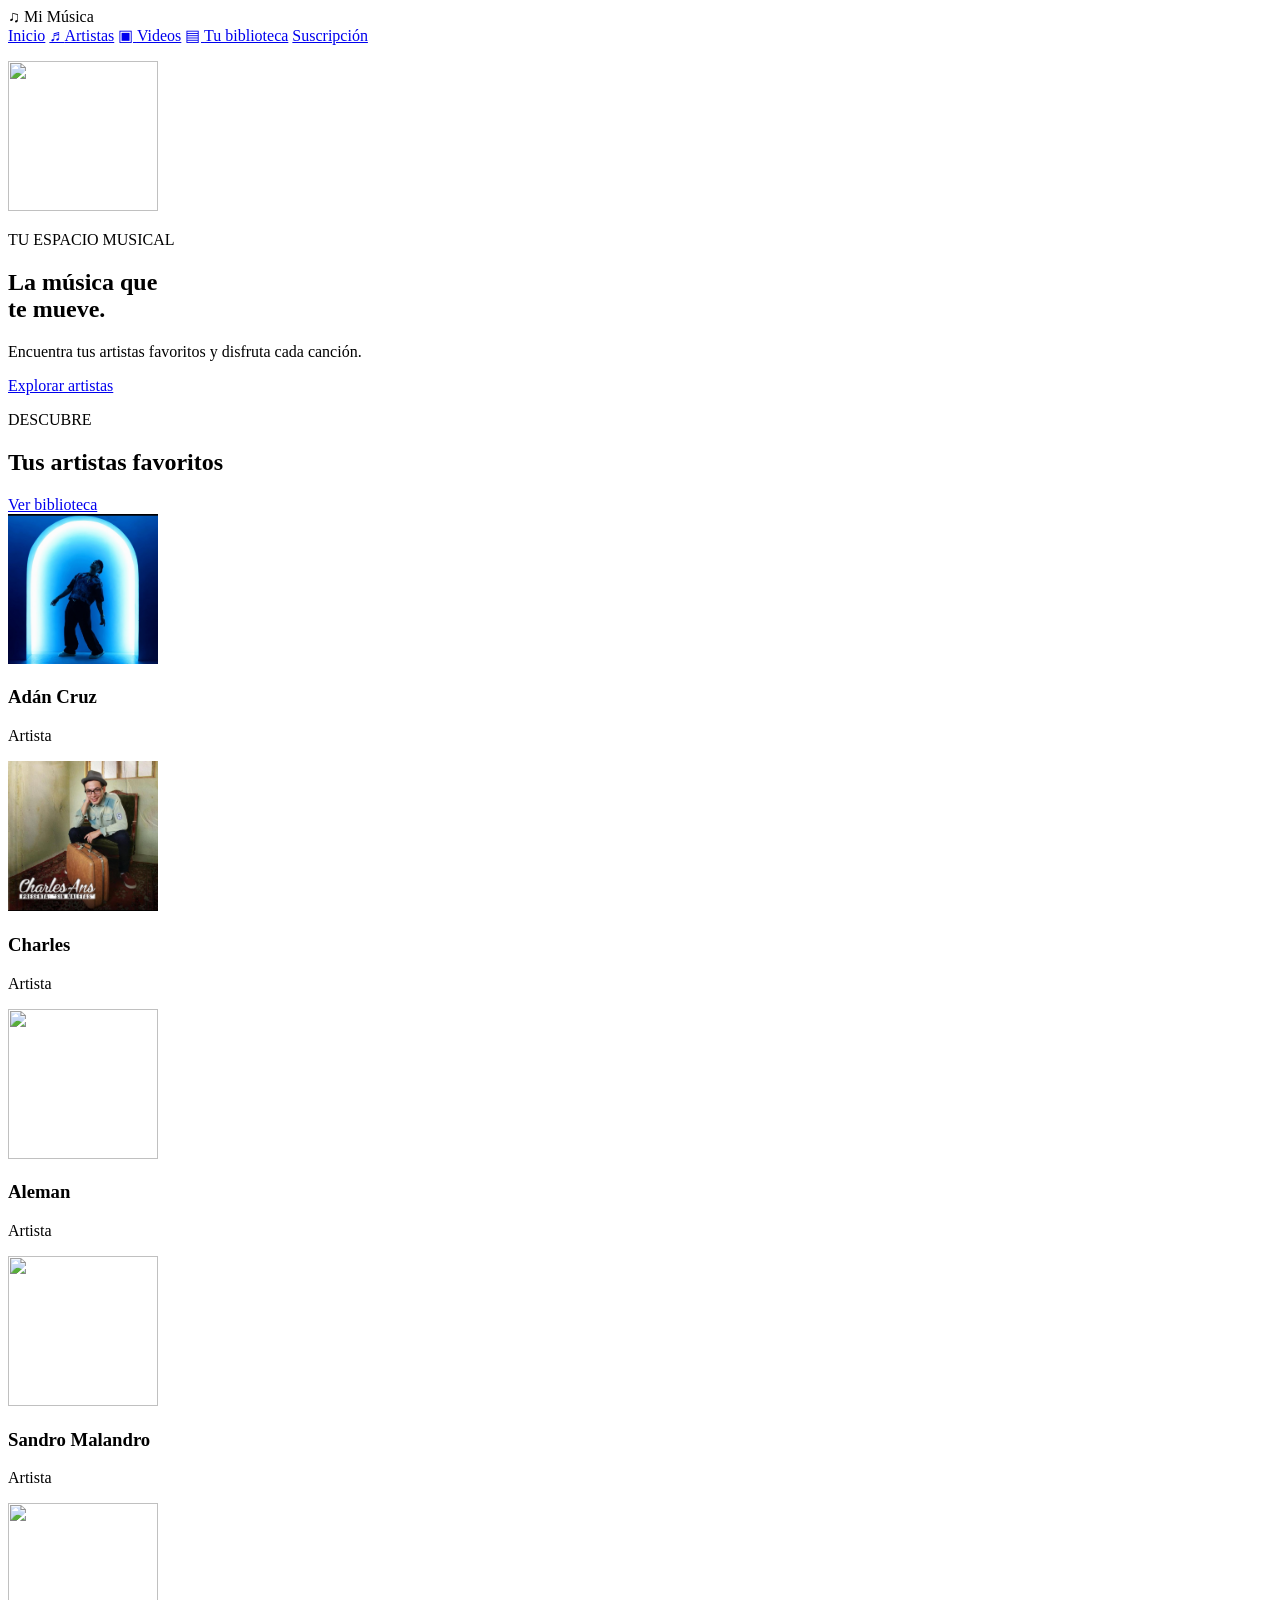
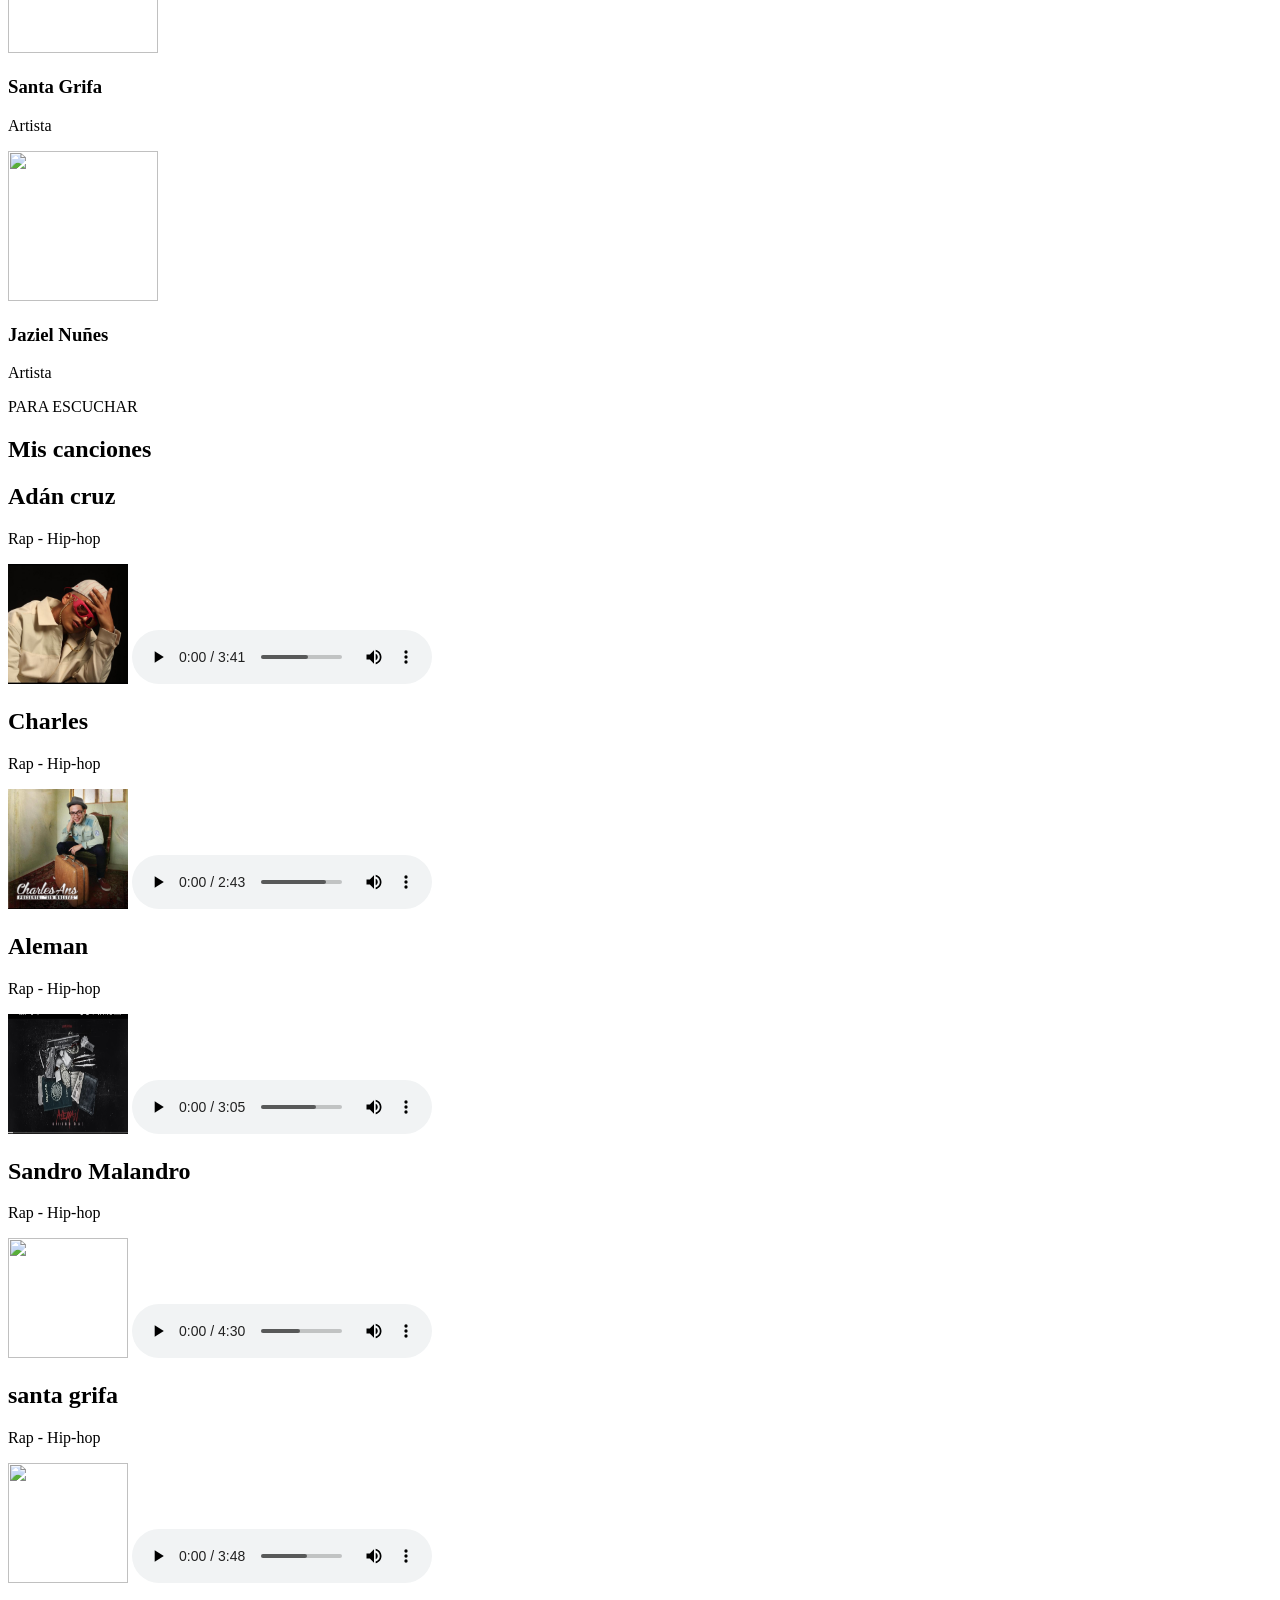
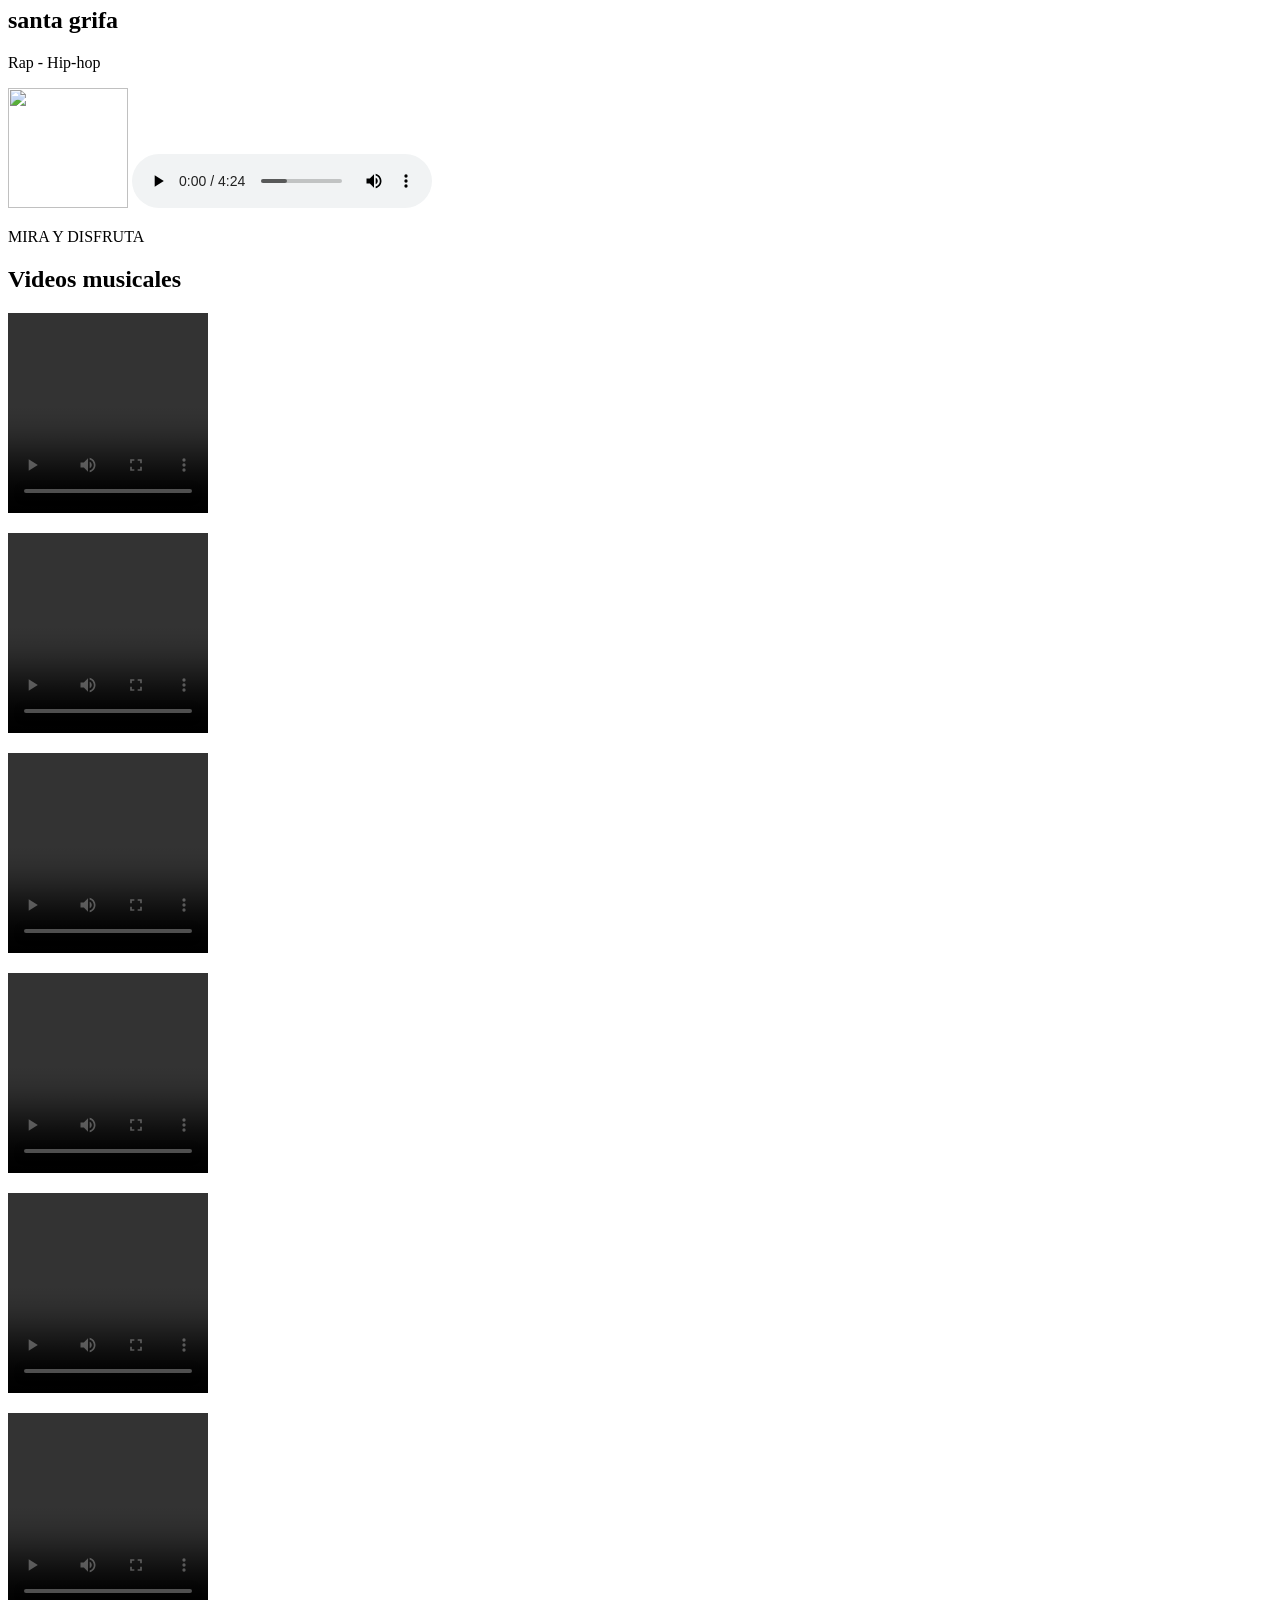
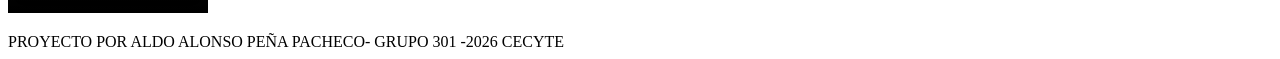
==== index.html @ f85f519d "Add files via upload" ====
<!DOCTYPE html>
<html lang="es">
<head>

  <meta charset="UTF-8">
  <meta name="viewport" content="width=device-width, initial-scale=1.0">
  <title>Mi Música | Reproductor</title>
  <link rel="stylesheet" href="styles.css">
</head>
<body>

  <aside class="sidebar" >
    <div class="brand">♫</span> Mi Música</div>
    
      <nav>
      <a href="inicio.html"><span>Inicio</span></a>
      <a href="#artistas">♬ <span>Artistas</span></a>
      <a href="#videos">▣ <span>Videos</span></a>
      <a href="#biblioteca">▤ <span>Tu biblioteca</span></a>
      <a href="suscripción.html"><span>Suscripción</span></a>
    </nav>
  </aside>

  <main class="main" id="inicio">
    <header class="topbar">
      
  
    </header>



    <section class="welcome">
    <p align="right"><div class="perfil"><img src="logo.jpg" height="150" width="150"></div>

      <p class="eyebrow">TU ESPACIO MUSICAL</p>
      
      <h1>La música que<br><span>te mueve.</span></h1>
      <p>Encuentra tus artistas favoritos y disfruta cada canción.</p>
      <a class="green-btn" href="#artistas">Explorar artistas</a>
    </section>

    
    <section class="section" id="artistas">
      <div class="section-heading"><div><p class="eyebrow">DESCUBRE</p><h2>Tus artistas favoritos</h2></div><a href="#biblioteca">Ver biblioteca</a></div>
      <div class="artist-grid">
        <article> <img src="adan1.jpg" width="150" height="150"><h3>Adán Cruz</h3><p>Artista</p></article>
        <article><img src="charles.jpg" width="150" height="150"><h3>Charles</h3><p>Artista</p></article>
        <article><img src="aleman1.jpg" width="150" height="150"><h3>Aleman</h3><p>Artista</p></article>
       <article> <img src="sandro.jpg" width="150" height="150"><h3>Sandro Malandro</h3><p>Artista</p></article>
        <article><img src="santa.jpg" width="150" height="150"><h3>Santa Grifa</h3><p>Artista</p></article>
       <article> <img src="jaziel.jpg" width="150" height="150"><h3>Jaziel Nuñes</h3><p>Artista</p></article>
      </div>



    <section class="section" id="biblioteca">
      <div class="section-heading"><div><p class="eyebrow">PARA ESCUCHAR</p><h2>Mis canciones</h2></div></div>
      <div class="track-list">
    </section>
        <section class="accesos">
      <section id="Adán" class="Adán cruz">
     <h2>Adán cruz</h2>
     <p>Rap - Hip-hop</p>
     <img src="adan.jpg" width="120" height="120">
    <audio controls preload="auto">
      <source src="audio1_adán.mp3" type="audio/mp3">
  </audio>
  <section class="accesos">
      <section id="Charles" class="Charles">
     <h2>Charles</h2>
     <p>Rap - Hip-hop</p>
     <img src="charles.jpg" width="120" height="120">
    <audio controls preload="auto">
      <source src="audio2_charles.mp3" type="audio/mp3">
  </audio>
  <section class="accesos">
      <section id="Aleman" class="Aleman">
     <h2>Aleman</h2>
     <p>Rap - Hip-hop</p>
     <img src="aleman.jpg" width="120" height="120">
    <audio controls preload="auto">
      <source src="audio3_aleman.mp3" type="audio/mp3">
  </audio>
  <section id="sandro" class="sandro malandro">
     <h2>Sandro Malandro</h2>
     <p>Rap - Hip-hop</p>
     <img src="sandro1.jpg" width="120" height="120">
    <audio controls preload="auto">
      <source src="audio4_Sandro.mp3" type="audio/mp3">
  </audio>
     </section>
    <section id="santa" class="santa grifa">
     <h2>santa grifa</h2>
     <p>Rap - Hip-hop</p>
     <img src="santa1.jpg" width="120" height="120">
    <audio controls preload="auto">
      <source src="audio5_Santa.mp3" type="audio/mp3">
  </audio>
     </section>
     
       <section id="jaziel" class="Jaziel Nuñes">
     <h2>santa grifa</h2>
     <p>Rap - Hip-hop</p>
     <img src="jaziel1.jpg" width="120" height="120">
    <audio controls preload="auto">
      <source src="audio6_jaziel.mp3" type="audio/mp3">
  </audio>
     </section>


</section>
</center>
</table>

   
     
    <section class="section" id="videos">
      <div class="section-heading"><div><p class="eyebrow">MIRA Y DISFRUTA</p><h2>Videos musicales</h2></div></div>
      <div class="video-grid">
      
        <p class="hint"><video width="200" height="	200" controls=""><source src="video_adan.mp4" type="video/mp4"></p></video>
       <p class=" hint"><video width="200" height=" 200" controls=" "><source src=" video_charles.mp4" type="video/mp4"></video></p>
        <p class=" hint"><video width="200" height=" 200" controls=" "><source src=" video_aleman.mp4" type="video/mp4"></video></p>
        <p class="hint"><video width="200" height="200" controls=""><source src="video_santa.mp4" type="video/mp4"></video></p>
     <p class=" hint"><video width="200" height=" 200" controls=" "><source src=" video_jaziel.mp4" type="video/mp4"></video></p>
      <p class=" hint"><video width="200" height=" 200" controls=" "><source src=" video_sandro.mp4" type="video/mp4"></video></p>
     
      </div>
    <footer>PROYECTO POR ALDO ALONSO PEÑA PACHECO- GRUPO 301 -2026 CECYTE</footer>

</body>
</html>
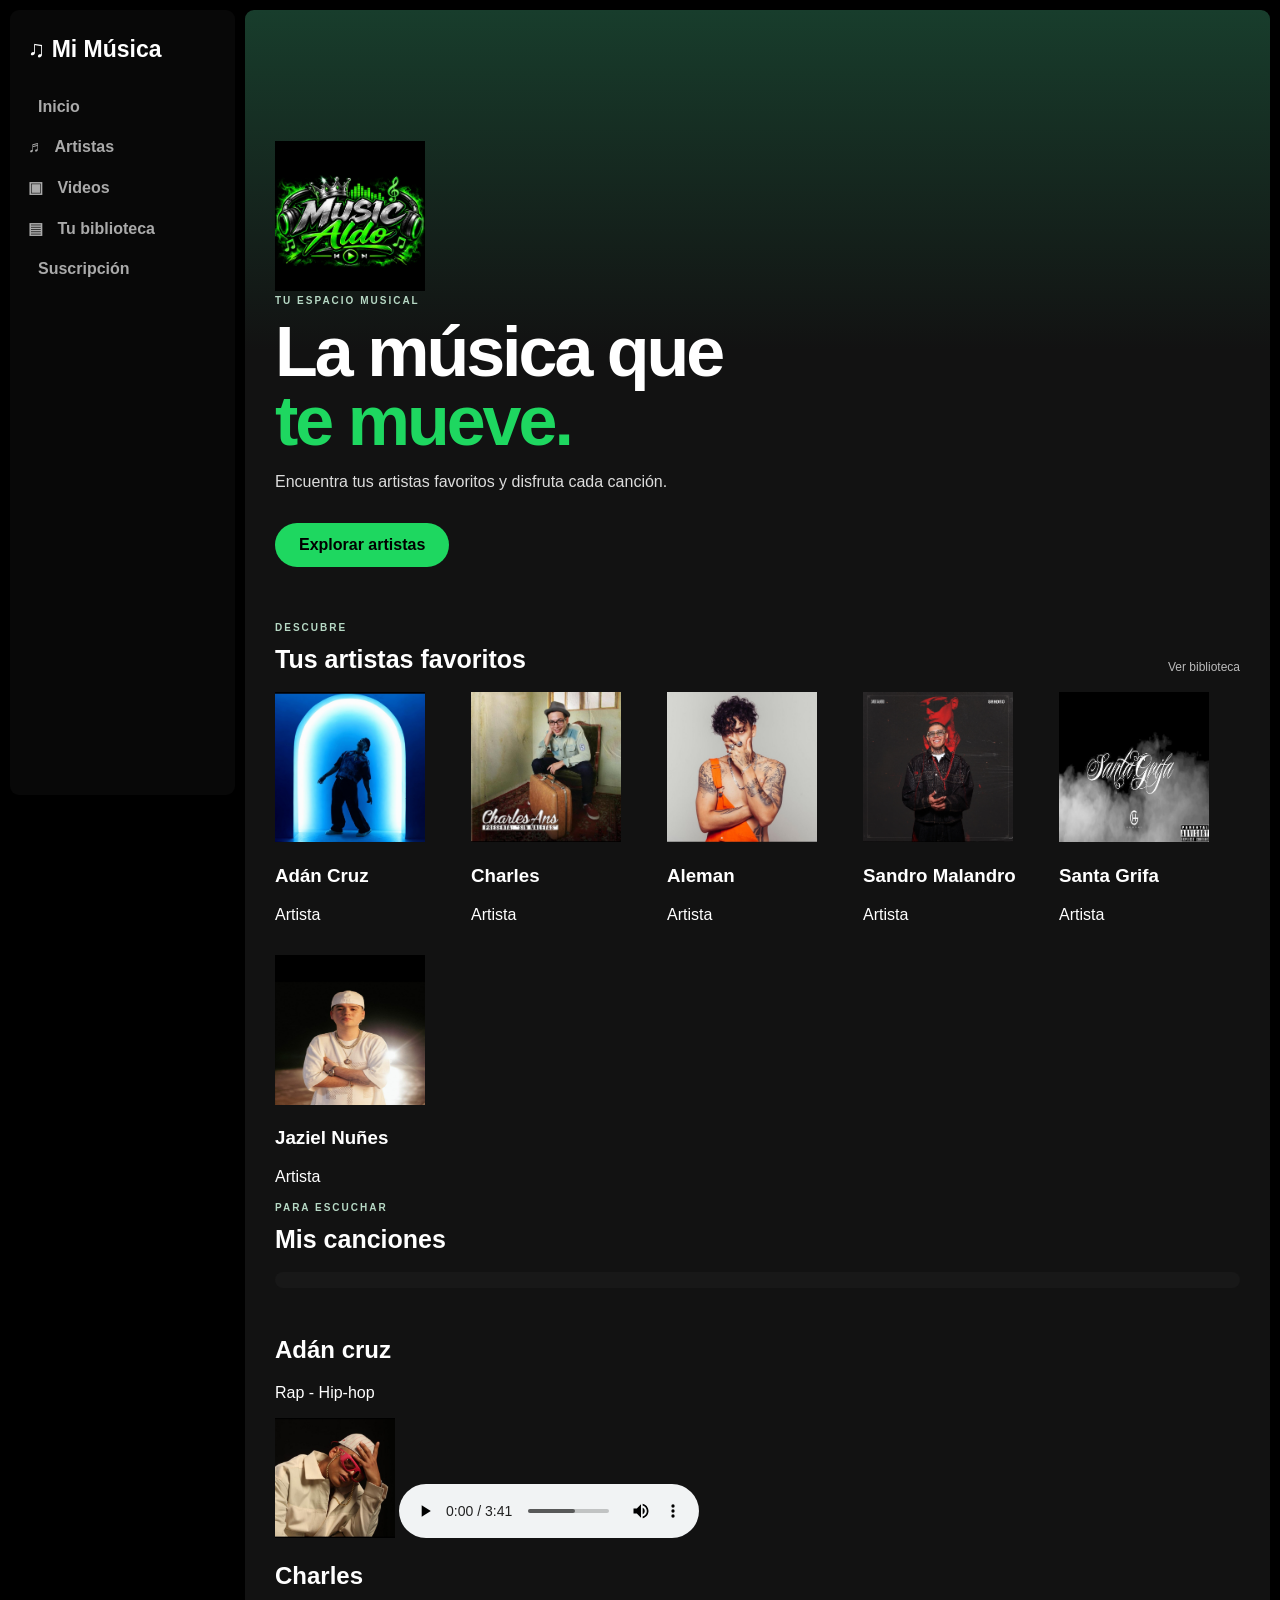
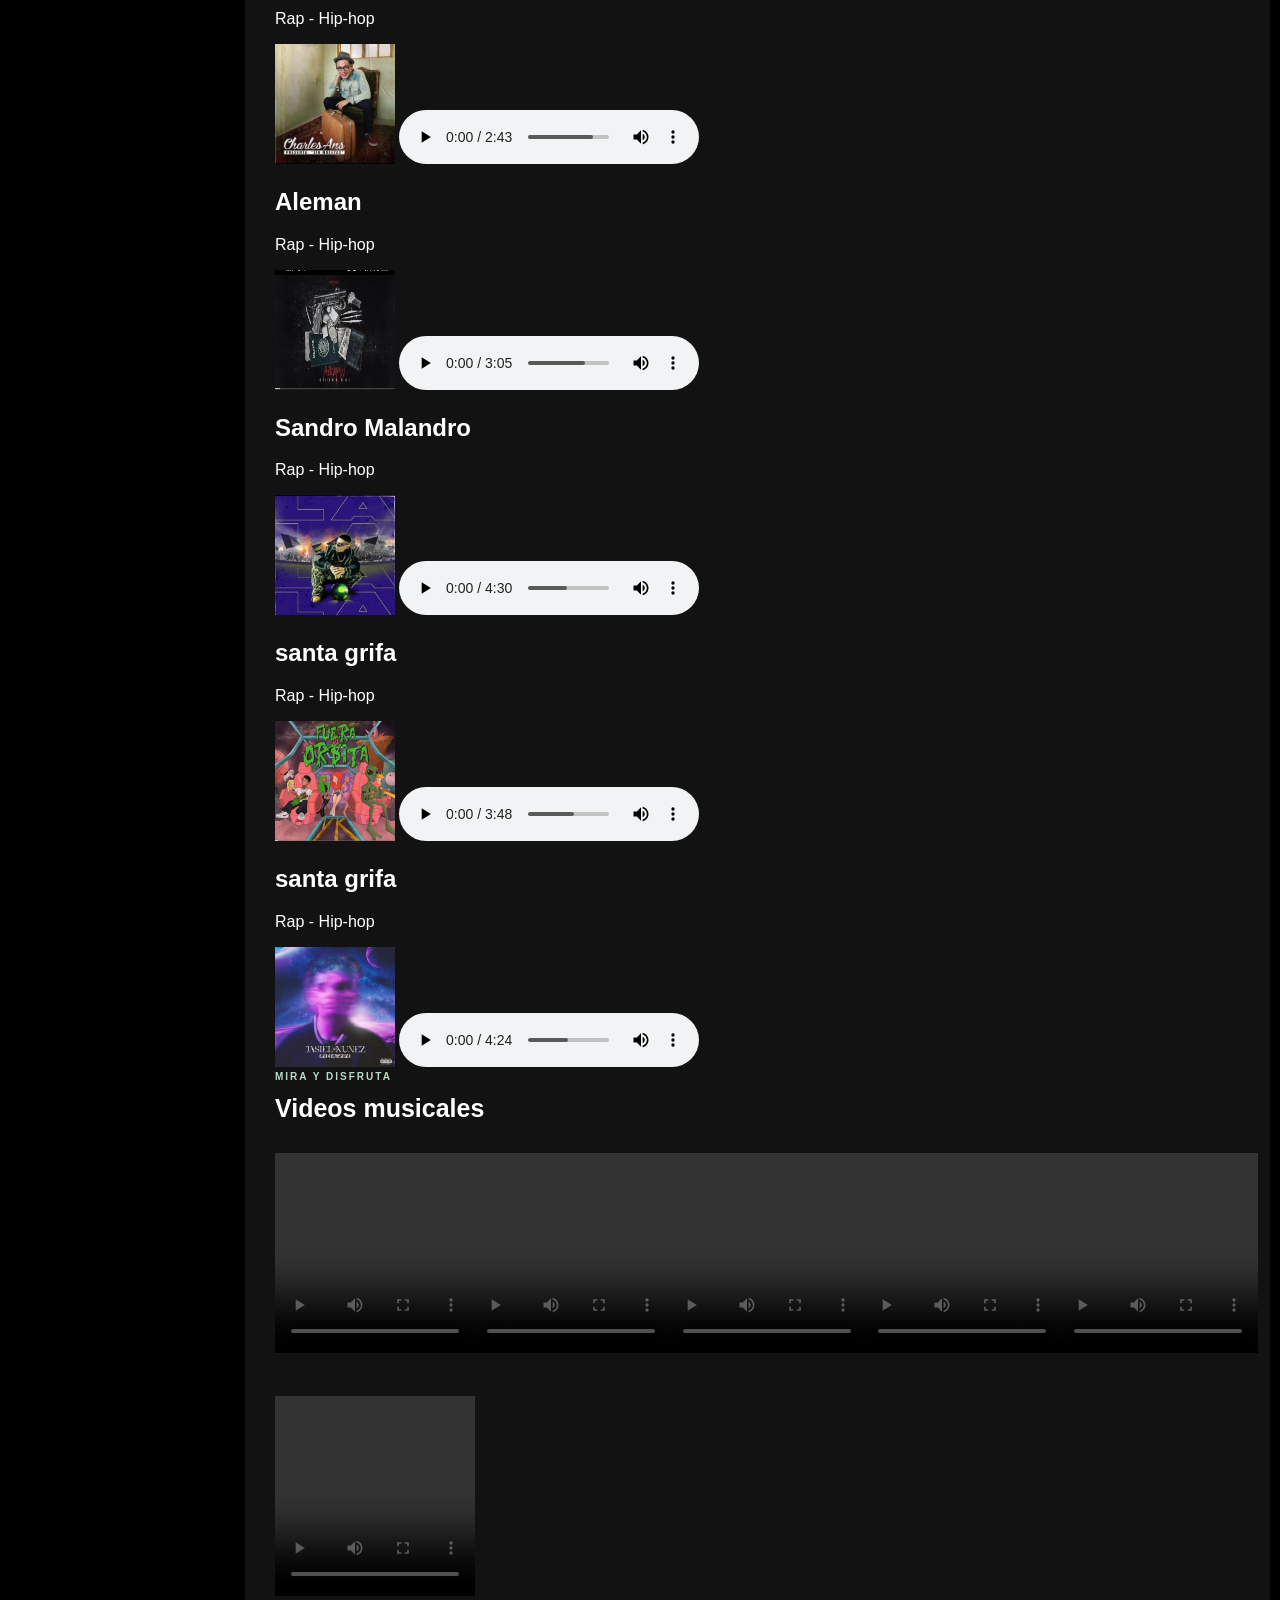
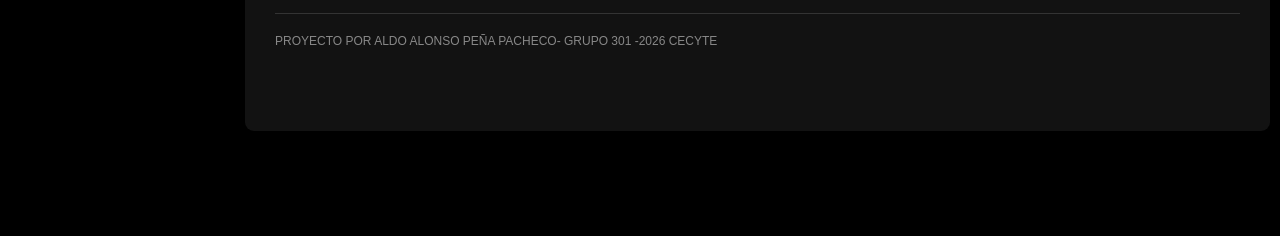
==== commit 2f7bbe69: "Add files via upload" ====
--- a/index.html
+++ b/index.html
@@ -45,7 +45,7 @@
       <div class="artist-grid">
         <article> <img src="adan1.jpg" width="150" height="150"><h3>Adán Cruz</h3><p>Artista</p></article>
         <article><img src="charles.jpg" width="150" height="150"><h3>Charles</h3><p>Artista</p></article>
-        <article><img src="aleman1.jpg" width="150" height="150"><h3>Aleman</h3><p>Artista</p></article>
+        <article><img src="aleman2.jpg" width="150" height="150"><h3>Aleman</h3><p>Artista</p></article>
        <article> <img src="sandro.jpg" width="150" height="150"><h3>Sandro Malandro</h3><p>Artista</p></article>
         <article><img src="santa.jpg" width="150" height="150"><h3>Santa Grifa</h3><p>Artista</p></article>
        <article> <img src="jaziel.jpg" width="150" height="150"><h3>Jaziel Nuñes</h3><p>Artista</p></article>
@@ -92,7 +92,7 @@
     <section id="santa" class="santa grifa">
      <h2>santa grifa</h2>
      <p>Rap - Hip-hop</p>
-     <img src="santa1.jpg" width="120" height="120">
+     <img src="santa23.jpg" width="120" height="120">
     <audio controls preload="auto">
       <source src="audio5_Santa.mp3" type="audio/mp3">
   </audio>
--- a/styles.css
+++ b/styles.css
@@ -0,0 +1,17 @@
+*{box-sizing:border-box} :root{--green:#1ed760;--bg:#000;--panel:#121212;--soft:#242424;--muted:#a7a7a7}
+body{margin:0;background:#000;color:#fff;font-family:Arial,Helvetica,sans-serif;padding:10px 10px 105px}
+.sidebar{position:fixed;left:10px;top:10px;bottom:105px;width:225px;background:#080808;border-radius:9px;padding:26px 18px;display:flex;flex-direction:column;z-index:2}
+.brand{font-size:23px;font-weight:800;margin:0 0 35px}.brand-icon{display:inline-grid;place-items:center;background:var(--green);color:#000;width:32px;height:32px;border-radius:50%;margin-right:8px}
+nav{display:grid;gap:22px}nav a{color:#aaa;text-decoration:none;font-weight:700;font-size:16px}nav a span{margin-left:10px}nav a.active,nav a:hover{color:#fff}.side-note{margin-top:auto;background:#171717;padding:16px;border-radius:8px;color:#ddd}.side-note p{color:var(--muted);font-size:13px;line-height:1.5}
+.main{margin-left:235px;background:linear-gradient(180deg,#183d2c 0,#121212 340px);min-height:100vh;border-radius:9px;padding:0 30px 35px}
+.topbar{height:70px;display:flex;justify-content:space-between;align-items:center}.arrows button{background:#050505;border:0;color:#fff;border-radius:50%;width:34px;height:34px;font-size:26px;margin-right:8px}.profile{background:#050505;border-radius:30px;padding:10px 16px;font-size:13px;font-weight:bold}
+.welcome{padding:45px 0 55px}.eyebrow{font-size:10px;letter-spacing:2px;color:#b7d9c5;font-weight:800;margin:0 0 12px}.welcome h1{font-size:clamp(40px,6vw,70px);line-height:.98;margin:0 0 18px;letter-spacing:-3px}.welcome h1 span{color:var(--green)}.welcome>p:not(.eyebrow){color:#ddd}.green-btn{display:inline-block;margin-top:16px;background:var(--green);color:#000;text-decoration:none;font-weight:800;padding:13px 24px;border-radius:30px}
+.section{margin:0 0 48px}.section-heading{display:flex;justify-content:space-between;align-items:end;margin-bottom:18px}.section-heading h2{font-size:25px;margin:0}.section-heading>a{color:#bbb;font-size:12px;text-decoration:none}
+.artist-grid{display:grid;grid-template-columns:repeat(5,minmax(0,1fr));gap:15px}.artist-card{background:#181818;padding:13px;border-radius:8px;transition:.2s}.artist-card:hover,.video-card:hover{background:#282828;transform:translateY(-2px)}.artist-card h3{font-size:15px;margin:13px 0 5px}.artist-card p,.video-card small{font-size:12px;color:var(--muted);margin:0}
+.cover{aspect-ratio:1;border-radius:6px;display:grid;place-items:center;font-size:45px;font-weight:900;letter-spacing:-3px;text-shadow:0 3px 12px #0008}.cover1{background:linear-gradient(135deg,#b35a36,#241c30)}.cover2{background:linear-gradient(135deg,#e1a52f,#512e20)}.cover3{background:linear-gradient(135deg,#4c6676,#171a25)}.cover4{background:linear-gradient(135deg,#247c64,#101c27)}.cover5{background:linear-gradient(135deg,#7544a5,#21152d)}
+.track-list{background:#181818;border-radius:8px;padding:8px 16px}.track{display:grid;grid-template-columns:45px 1.5fr 1fr 70px;align-items:center;gap:12px;padding:12px 5px;border-bottom:1px solid #2b2b2b;color:#aaa;font-size:13px}.track:last-child{border:0}.track-head{font-size:11px;text-transform:uppercase}.track-title{color:#fff;font-weight:700}.play-track,#main-play{border:0;border-radius:50%;background:var(--green);color:#000;width:32px;height:32px;font-weight:bold;cursor:pointer}.hint{font-size:12px;color:#aaa;line-height:1.5}
+.video-grid{display:grid;grid-template-columns:repeat(5,minmax(0,1fr));gap:14px}.video-card{background:#181818;border-radius:8px;padding:12px;display:grid;gap:8px}.video-placeholder{aspect-ratio:16/10;background:linear-gradient(135deg,#263b32,#303030);display:grid;place-items:center;border-radius:5px;color:var(--green);font-size:30px}.video-card b{font-size:14px}
+footer{border-top:1px solid #333;padding-top:20px;color:#888;font-size:12px}
+.player{position:fixed;bottom:0;left:0;right:0;height:88px;background:#080808;border-top:1px solid #292929;display:grid;grid-template-columns:1fr 1.4fr 1fr;align-items:center;padding:0 24px;z-index:5}.now-playing{display:flex;align-items:center;gap:12px}.mini-cover{width:48px;height:48px;background:linear-gradient(135deg,#1ed760,#214a37);border-radius:5px;display:grid;place-items:center;color:#000;font-size:25px}.now-playing b,.now-playing small{display:block}.now-playing b{font-size:13px}.now-playing small{font-size:11px;color:#aaa;margin-top:5px}.player-controls{display:flex;align-items:center;flex-direction:column;gap:8px}.progress-wrap{display:flex;align-items:center;gap:9px;width:100%;font-size:10px;color:#aaa}input[type=range]{accent-color:var(--green);cursor:pointer}.progress-wrap input{width:100%}.volume{justify-self:end;color:#aaa;display:flex;align-items:center;gap:8px}.volume input{width:85px}
+@media(max-width:900px){.sidebar{width:75px;padding:20px 12px}.brand{font-size:0}.brand-icon{font-size:22px}.sidebar nav a span,.side-note{display:none}.sidebar nav{justify-items:center}.sidebar nav a{font-size:22px}.main{margin-left:85px;padding:0 20px}.artist-grid,.video-grid{grid-template-columns:repeat(3,minmax(0,1fr))}}
+@media(max-width:600px){body{padding:0 0 95px}.sidebar{position:static;width:auto;height:58px;bottom:auto;left:auto;top:auto;border-radius:0;flex-direction:row;align-items:center;padding:8px 14px}.brand{font-size:18px;margin:0 auto 0 0}.brand-icon{width:28px;height:28px;font-size:18px}.sidebar nav{display:flex;gap:17px}.sidebar nav a{font-size:18px}.sidebar nav a span{display:none}.main{margin:0;border-radius:0;padding:0 16px 30px}.topbar{height:58px}.welcome{padding:35px 0 42px}.artist-grid{grid-template-columns:repeat(2,minmax(0,1fr))}.video-grid{grid-template-columns:repeat(2,minmax(0,1fr))}.track{grid-template-columns:28px 1fr 75px 35px;gap:6px;font-size:11px}.track-head{font-size:9px}.player{height:82px;padding:0 10px;grid-template-columns:1fr 1.1fr}.volume{display:none}.now-playing b{font-size:11px}.mini-cover{width:38px;height:38px}.progress-wrap{gap:5px}.player-controls{gap:4px}}
